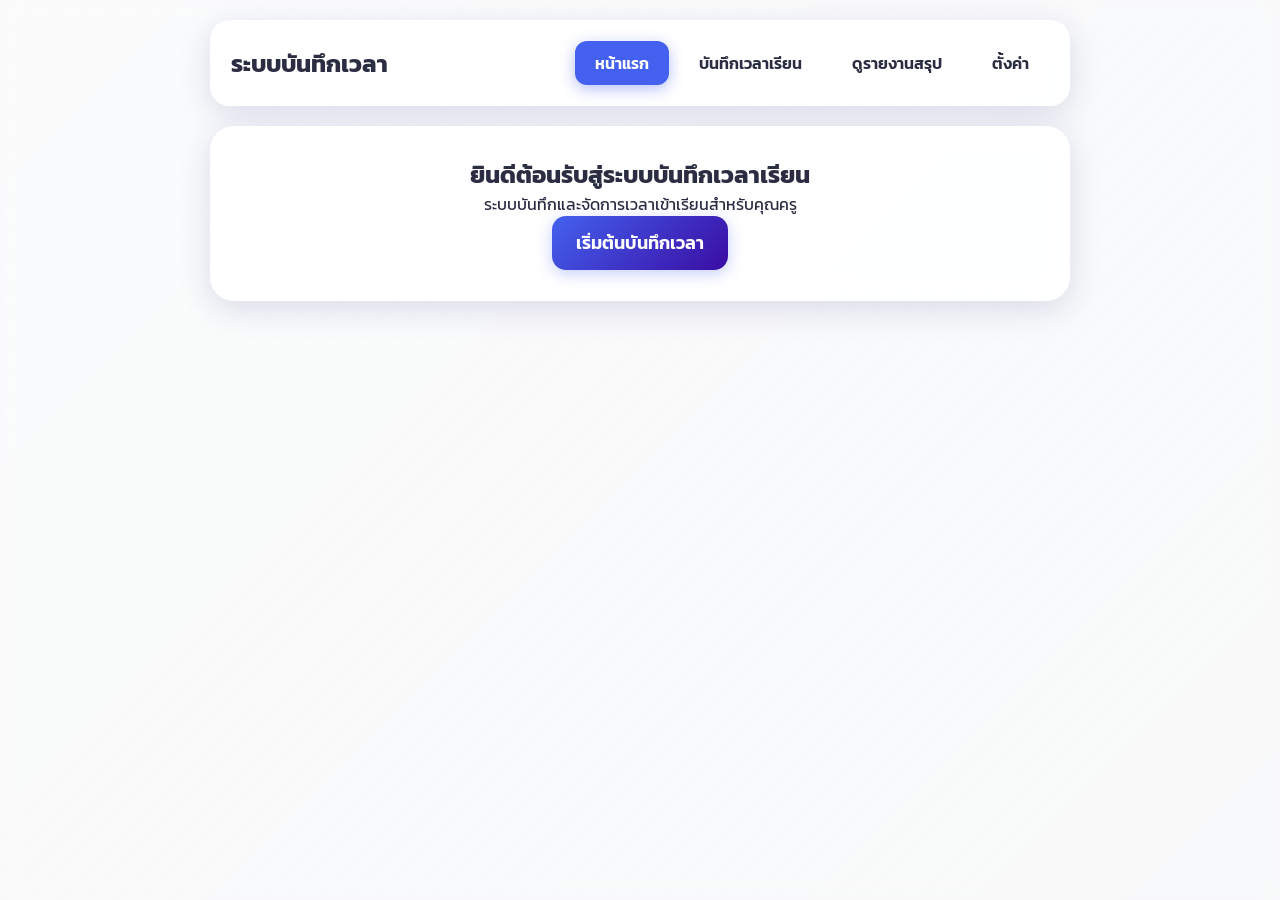
==== index.html @ d6460a29 "Add files via upload" ====
<!DOCTYPE html>
<html lang="th">
<head>
    <meta charset="UTF-8">
    <meta name="viewport" content="width=device-width, initial-scale=1.0">
    <title>บันทึกเวลาเรียน</title>
    <link rel="stylesheet" href="style.css">
    <link rel="preconnect" href="https://fonts.googleapis.com">
    <link rel="preconnect" href="https://fonts.gstatic.com" crossorigin>
    <link href="https://fonts.googleapis.com/css2?family=Kanit:wght@300;400;600&display=swap" rel="stylesheet">
</head>
<body>
    <!-- Background will be set dynamically via JS -->
    <div id="bg-overlay"></div>

    <div class="app-container">
        <!-- Sidebar / Topbar Menu -->
        <header class="topbar">
            <div class="logo-container">
                <img id="app-logo" src="" alt="App Logo" style="display:none;">
                <h2 id="app-title">ระบบบันทึกเวลา</h2>
            </div>
            <nav class="main-menu">
                <button class="nav-btn active" data-target="page-home">หน้าแรก</button>
                <button class="nav-btn" data-target="page-record">บันทึกเวลาเรียน</button>
                <button class="nav-btn" data-target="page-report">ดูรายงานสรุป</button>
                <button class="nav-btn" data-target="page-settings">ตั้งค่า</button>
            </nav>
        </header>

        <!-- Main Content Area -->
        <main class="content-area">
            
            <!-- Page: Home -->
            <section id="page-home" class="page active">
                <div class="glass-card text-center">
                    <h1>ยินดีต้อนรับสู่ระบบบันทึกเวลาเรียน</h1>
                    <p>ระบบบันทึกและจัดการเวลาเข้าเรียนสำหรับคุณครู</p>
                    <button class="action-btn" onclick="document.querySelector('.nav-btn[data-target=\'page-record\']').click()">เริ่มต้นบันทึกเวลา</button>
                </div>
            </section>

            <!-- Page: Record Attendance -->
            <section id="page-record" class="page">
                <div class="glass-card">
                    <h2 class="mb-4">บันทึกเวลามาเรียน</h2>
                    
                    <div id="record-step-1" class="step active">
                        <div class="form-group">
                            <label>ปีการศึกษา</label>
                            <select id="select-year"></select>
                        </div>
                        <div class="form-group">
                            <label>ระดับชั้น</label>
                            <select id="select-grade">
                                <option value="อ.1">อ.1</option>
                                <option value="อ.2">อ.2</option>
                                <option value="อ.3">อ.3</option>
                                <option value="ป.1">ป.1</option>
                                <option value="ป.2">ป.2</option>
                                <option value="ป.3">ป.3</option>
                                <option value="ป.4">ป.4</option>
                                <option value="ป.5">ป.5</option>
                                <option value="ป.6">ป.6</option>
                            </select>
                        </div>
                        <div class="form-group">
                            <label>วันที่</label>
                            <input type="date" id="select-date">
                        </div>
                        <button id="btn-next-step" class="action-btn w-100">ตกลง</button>
                        <div id="loading-config" class="loading-msg" style="display:none;">กำลังโหลดตั้งค่าระบบ...</div>
                    </div>

                    <div id="record-step-2" class="step">
                        <div class="d-flex justify-content-between mb-4">
                            <button id="btn-back-step" class="btn-outline">กลับ</button>
                            <h3 id="current-class-info" style="margin:0; align-self:center;">-</h3>
                        </div>
                        
                        <div id="loading-students" class="loading-msg">กำลังโหลดรายชื่อนักเรียน...</div>
                        
                        <div id="students-list" class="students-list">
                            <!-- Student rows will be injected here -->
                        </div>

                        <div class="action-row mt-4" style="text-align: right; display:none;" id="save-row">
                            <button id="btn-save-attendance" class="action-btn">บันทึกข้อมูล</button>
                        </div>
                    </div>
                </div>
            </section>

            <!-- Page: Report -->
            <section id="page-report" class="page">
                <div class="glass-card">
                    <h2>ดูรายงานสรุป</h2>
                    <p class="text-muted">เลือกประเภทรายงานที่ต้องการเรียกดู</p>
                    <div class="report-menu">
                        <button class="action-btn w-100 mb-3" disabled>รายงานประจำวัน (รอการพัฒนา)</button>
                        <button class="action-btn w-100 mb-3" disabled>รายงานเดือน (รอการพัฒนา)</button>
                        <button class="action-btn w-100 mb-3" disabled>รายงานภาคเรียน (รอการพัฒนา)</button>
                        <button class="action-btn w-100 mb-3" disabled>รายงานปีการศึกษา (รอการพัฒนา)</button>
                    </div>
                    <p class="text-small" style="color:var(--text-muted); margin-top:1rem;">*ส่วนนี้จะมีการพัฒนาแท็บชี้ตแยกเพื่อการประมวลผลที่รวดเร็วในภายหลัง</p>
                </div>
            </section>

            <!-- Page: Settings -->
            <section id="page-settings" class="page">
                <div class="glass-card">
                    <h2>ตั้งค่าระบบ</h2>
                    <p class="text-muted">ดึงข้อมูลการตั้งค่าล่าสุดจาก Google Drive</p>
                    
                    <div id="admin-auth-section">
                        <div class="form-group mt-4">
                            <label>รหัสผ่านผู้ดูแลระบบ</label>
                            <input type="password" id="admin-password" placeholder="กรุณากรอกรหัสผ่าน">
                        </div>
                        <button id="btn-admin-unlock" class="action-btn w-100">ยืนยันรหัสผ่าน</button>
                    </div>

                    <div id="settings-content-section" style="display:none; margin-top:20px;">
                        <div class="form-group">
                            <label>API Web App URL (GAS)</label>
                            <input type="text" id="api-url" placeholder="วางลิงก์ Web App URL ที่นี่">
                            <p class="text-small" style="color:var(--text-muted);">ใช้สำหรับเชื่อมต่อกับฐานข้อมูล Google Sheets</p>
                        </div>
                        <button id="btn-sync-settings" class="action-btn w-100">ซิงค์การตั้งค่าล่าสุด</button>
                        <div id="sync-status" class="mt-4 text-center"></div>
                    </div>
                </div>
            </section>

        </main>
    </div>
    
    <!-- Status Button Template -->
    <template id="student-row-template">
        <div class="student-row" data-id="">
            <div class="student-info">
                <div class="student-no"></div>
                <div class="student-img-placeholder"></div>
                <div class="student-names">
                    <div class="student-fullname"></div>
                    <div class="student-nickname"></div>
                </div>
            </div>
            <div class="student-statuses">
                <button class="status-btn" data-status="-">-</button>
                <button class="status-btn" data-status="มา">มา</button>
                <button class="status-btn" data-status="ขาด">ขาด</button>
                <button class="status-btn" data-status="ป่วย">ป่วย</button>
                <button class="status-btn" data-status="ลา">ลา</button>
                <button class="status-btn" data-status="สาย">สาย</button>
            </div>
        </div>
    </template>

    <script src="script.js"></script>
</body>
</html>
---- style.css ----
:root {
    --primary-color: #4361ee;
    --primary-hover: #3a0ca3;
    --secondary-color: #4cc9f0;
    --bg-color: #f8f9fa;
    --card-bg: rgba(255, 255, 255, 0.85);
    --text-main: #2b2d42;
    --text-muted: #8d99ae;
    --border-color: rgba(255, 255, 255, 0.4);
    --glass-shadow: 0 8px 32px 0 rgba(31, 38, 135, 0.15);
    
    /* Status Colors */
    --st-none: #e2e8f0;
    --st-present: #4ade80;
    --st-absent: #f87171;
    --st-sick: #60a5fa;
    --st-leave: #fbbf24;
    --st-late: #f472b6;
}

* {
    box-sizing: border-box;
    margin: 0;
    padding: 0;
}

body {
    font-family: 'Kanit', sans-serif;
    color: var(--text-main);
    background-color: var(--bg-color);
    min-height: 100vh;
    overflow-x: hidden;
    position: relative;
}

#bg-overlay {
    position: fixed;
    top: 0;
    left: 0;
    width: 100vw;
    height: 100vh;
    background-size: cover;
    background-position: center;
    background-attachment: fixed;
    z-index: -1;
    transition: background-image 0.5s ease-in-out;
}

#bg-overlay::after {
    content: '';
    position: absolute;
    top:0; left:0; width:100%; height:100%;
    background: linear-gradient(135deg, rgba(255,255,255,0.4) 0%, rgba(255,255,255,0.1) 100%);
    backdrop-filter: blur(10px);
    -webkit-backdrop-filter: blur(10px);
}

.app-container {
    max-width: 900px;
    margin: 0 auto;
    padding: 20px;
    display: flex;
    flex-direction: column;
    gap: 20px;
}

/* Header */
.topbar {
    display: flex;
    flex-direction: column;
    gap: 15px;
    background: var(--card-bg);
    padding: 20px;
    border-radius: 20px;
    box-shadow: var(--glass-shadow);
    backdrop-filter: blur(8px);
    border: 1px solid var(--border-color);
}

.logo-container {
    display: flex;
    align-items: center;
    gap: 15px;
    justify-content: center;
}

#app-logo {
    max-height: 50px;
    border-radius: 10px;
    box-shadow: 0 4px 10px rgba(0,0,0,0.1);
}

.main-menu {
    display: flex;
    justify-content: center;
    gap: 10px;
    flex-wrap: wrap;
}

.nav-btn {
    padding: 10px 20px;
    border: none;
    border-radius: 12px;
    background: rgba(255,255,255,0.5);
    color: var(--text-main);
    font-family: 'Kanit', sans-serif;
    font-size: 1rem;
    font-weight: 600;
    cursor: pointer;
    transition: all 0.3s cubic-bezier(0.4, 0, 0.2, 1);
}

.nav-btn:hover {
    background: rgba(255,255,255,0.9);
    transform: translateY(-2px);
    box-shadow: 0 4px 12px rgba(0,0,0,0.05);
}

.nav-btn.active {
    background: var(--primary-color);
    color: white;
    box-shadow: 0 4px 15px rgba(67, 97, 238, 0.4);
}

/* Main Content */
.content-area {
    position: relative;
}

.page {
    display: none;
    animation: fadeIn 0.4s ease forwards;
}

.page.active {
    display: block;
}

@keyframes fadeIn {
    from { opacity: 0; transform: translateY(10px); }
    to { opacity: 1; transform: translateY(0); }
}

.glass-card {
    background: var(--card-bg);
    border-radius: 24px;
    padding: 30px;
    box-shadow: var(--glass-shadow);
    backdrop-filter: blur(12px);
    -webkit-backdrop-filter: blur(12px);
    border: 1px solid var(--border-color);
}

.text-center { text-align: center; }
.mb-3 { margin-bottom: 1rem; }
.mb-4 { margin-bottom: 1.5rem; }
.mt-4 { margin-top: 1.5rem; }
.w-100 { width: 100%; }
.text-muted { color: var(--text-muted); }
.text-small { font-size: 0.85rem; }
.d-flex { display: flex; }
.justify-content-between { justify-content: space-between; }

/* Forms & Buttons */
.form-group {
    margin-bottom: 20px;
}

.form-group label {
    display: block;
    margin-bottom: 8px;
    font-weight: 600;
    color: var(--text-main);
}

select, input[type="date"], input[type="text"] {
    width: 100%;
    padding: 12px 16px;
    border-radius: 12px;
    border: 1px solid rgba(0,0,0,0.1);
    background: rgba(255,255,255,0.8);
    font-family: 'Kanit', sans-serif;
    font-size: 1rem;
    color: var(--text-main);
    transition: all 0.3s ease;
}

select:focus, input:focus {
    outline: none;
    border-color: var(--primary-color);
    box-shadow: 0 0 0 3px rgba(67, 97, 238, 0.2);
    background: white;
}

.action-btn {
    padding: 14px 24px;
    background: linear-gradient(135deg, var(--primary-color) 0%, var(--primary-hover) 100%);
    color: white;
    border: none;
    border-radius: 14px;
    font-family: 'Kanit', sans-serif;
    font-size: 1.1rem;
    font-weight: 600;
    cursor: pointer;
    transition: all 0.3s cubic-bezier(0.2, 0.8, 0.2, 1);
    box-shadow: 0 4px 15px rgba(67, 97, 238, 0.3);
}

.action-btn:hover:not(:disabled) {
    transform: translateY(-3px) scale(1.02);
    box-shadow: 0 8px 25px rgba(67, 97, 238, 0.4);
}

.action-btn:active:not(:disabled) {
    transform: translateY(1px);
}

.action-btn:disabled {
    background: #ccc;
    box-shadow: none;
    cursor: not-allowed;
    transform: none;
}

.btn-outline {
    padding: 10px 20px;
    background: transparent;
    border: 2px solid var(--primary-color);
    color: var(--primary-color);
    border-radius: 12px;
    font-family: 'Kanit', sans-serif;
    font-weight: 600;
    cursor: pointer;
    transition: all 0.3s ease;
}

.btn-outline:hover {
    background: var(--primary-color);
    color: white;
}

/* Steps */
.step {
    display: none;
    animation: fadeIn 0.3s ease;
}

.step.active {
    display: block;
}

/* Student List */
.students-list {
    display: flex;
    flex-direction: column;
    gap: 15px;
}

.student-row {
    background: rgba(255,255,255,0.6);
    border: 1px solid rgba(255,255,255,0.8);
    border-radius: 16px;
    padding: 15px;
    display: flex;
    flex-direction: column;
    gap: 15px;
    transition: transform 0.2s ease, box-shadow 0.2s ease;
}

.student-row:hover {
    transform: translateY(-2px);
    box-shadow: 0 6px 15px rgba(0,0,0,0.05);
    background: rgba(255,255,255,0.9);
}

.student-info {
    display: flex;
    align-items: center;
    gap: 15px;
}

.student-no {
    font-weight: 600;
    color: var(--primary-color);
    width: 25px;
}

.student-img-placeholder {
    width: 45px;
    height: 45px;
    border-radius: 50%;
    background: #e2e8f0;
    display: flex;
    align-items: center;
    justify-content: center;
    color: #94a3b8;
    font-size: 1.2rem;
}
.student-img-placeholder::after {
    content: "👤";
}

.student-names {
    flex-grow: 1;
}

.student-fullname {
    font-weight: 600;
    font-size: 1.05rem;
}

.student-nickname {
    font-size: 0.85rem;
    color: var(--text-muted);
}

.student-statuses {
    display: flex;
    gap: 8px;
    flex-wrap: wrap;
    justify-content: flex-start;
}

.status-btn {
    flex: 1;
    min-width: 45px;
    padding: 8px 10px;
    border: 2px solid transparent;
    border-radius: 10px;
    background: rgba(255,255,255,0.5);
    color: var(--text-muted);
    font-family: 'Kanit', sans-serif;
    font-weight: 600;
    cursor: pointer;
    transition: all 0.2s ease;
}

.status-btn[data-status="-"] { --st-color: var(--st-none); }
.status-btn[data-status="มา"] { --st-color: var(--st-present); }
.status-btn[data-status="ขาด"] { --st-color: var(--st-absent); }
.status-btn[data-status="ป่วย"] { --st-color: var(--st-sick); }
.status-btn[data-status="ลา"] { --st-color: var(--st-leave); }
.status-btn[data-status="สาย"] { --st-color: var(--st-late); }

.status-btn:hover {
    border-color: var(--st-color);
    opacity: 0.8;
}

.status-btn.selected {
    background: var(--st-color);
    color: #fff;
    border-color: var(--st-color);
    box-shadow: 0 4px 10px rgba(0,0,0,0.15);
    transform: scale(1.05);
}

.status-btn.selected[data-status="-"] {
    color: var(--text-main);
}

.loading-msg {
    text-align: center;
    padding: 20px;
    color: var(--primary-color);
    font-weight: 600;
    animation: pulse 1.5s infinite;
}

@keyframes pulse {
    0% { opacity: 0.6; }
    50% { opacity: 1; }
    100% { opacity: 0.6; }
}

@media (min-width: 600px) {
    .topbar {
        flex-direction: row;
        justify-content: space-between;
        align-items: center;
    }
    .student-row {
        flex-direction: row;
        justify-content: space-between;
        align-items: center;
    }
    .student-statuses {
        flex: 0 0 auto;
        justify-content: flex-end;
    }
    .status-btn {
        flex: 0 0 auto;
    }
}
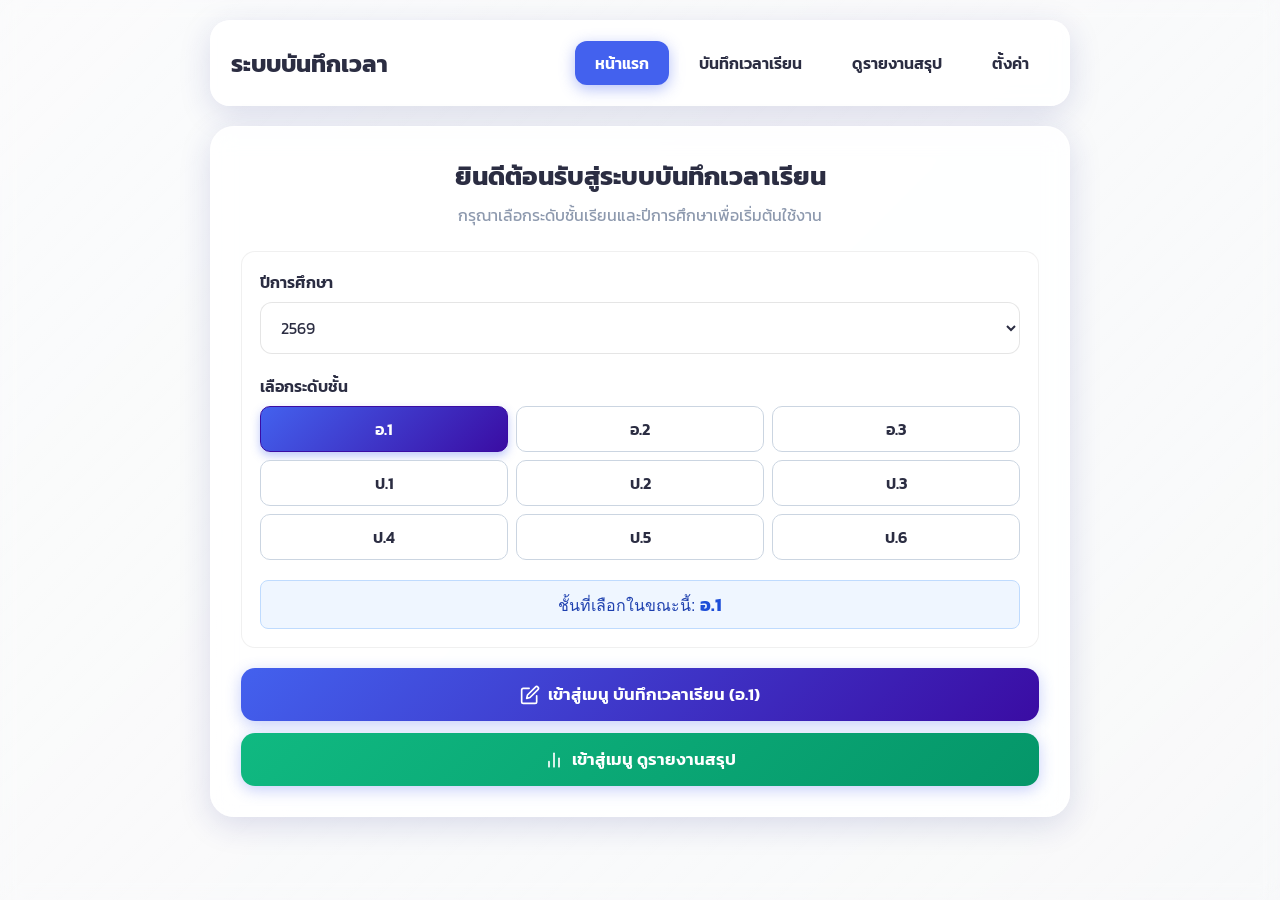
==== commit c06d8174: "Add files via upload" ====
--- a/index.html
+++ b/index.html
@@ -1,5 +1,6 @@
 <!DOCTYPE html>
 <html lang="th">
+
 <head>
     <meta charset="UTF-8">
     <meta name="viewport" content="width=device-width, initial-scale=1.0">
@@ -9,6 +10,7 @@
     <link rel="preconnect" href="https://fonts.gstatic.com" crossorigin>
     <link href="https://fonts.googleapis.com/css2?family=Kanit:wght@300;400;600&display=swap" rel="stylesheet">
 </head>
+
 <body>
     <!-- Background will be set dynamically via JS -->
     <div id="bg-overlay"></div>
@@ -30,13 +32,59 @@
 
         <!-- Main Content Area -->
         <main class="content-area">
-            
+
             <!-- Page: Home -->
             <section id="page-home" class="page active">
-                <div class="glass-card text-center">
-                    <h1>ยินดีต้อนรับสู่ระบบบันทึกเวลาเรียน</h1>
-                    <p>ระบบบันทึกและจัดการเวลาเข้าเรียนสำหรับคุณครู</p>
-                    <button class="action-btn" onclick="document.querySelector('.nav-btn[data-target=\'page-record\']').click()">เริ่มต้นบันทึกเวลา</button>
+                <div class="glass-card">
+                    <div class="text-center mb-4">
+                        <h1 style="font-size: 1.6rem; margin-bottom: 8px;">ยินดีต้อนรับสู่ระบบบันทึกเวลาเรียน</h1>
+                        <p class="text-muted">กรุณาเลือกระดับชั้นเรียนและปีการศึกษาเพื่อเริ่มต้นใช้งาน</p>
+                    </div>
+
+                    <div class="class-selector-card" style="background: rgba(255,255,255,0.7); padding: 18px; border-radius: 14px; border: 1px solid rgba(0,0,0,0.06); margin-bottom: 20px;">
+                        <div class="form-group mb-3">
+                            <label style="font-weight: 600;">ปีการศึกษา</label>
+                            <select id="home-select-year"></select>
+                        </div>
+                        
+                        <div class="form-group mb-3">
+                            <label style="font-weight: 600;">เลือกระดับชั้น</label>
+                            <div class="grade-grid-selector" id="home-grade-buttons">
+                                <button type="button" class="btn-grade-opt" data-grade="อ.1">อ.1</button>
+                                <button type="button" class="btn-grade-opt" data-grade="อ.2">อ.2</button>
+                                <button type="button" class="btn-grade-opt" data-grade="อ.3">อ.3</button>
+                                <button type="button" class="btn-grade-opt" data-grade="ป.1">ป.1</button>
+                                <button type="button" class="btn-grade-opt" data-grade="ป.2">ป.2</button>
+                                <button type="button" class="btn-grade-opt" data-grade="ป.3">ป.3</button>
+                                <button type="button" class="btn-grade-opt" data-grade="ป.4">ป.4</button>
+                                <button type="button" class="btn-grade-opt" data-grade="ป.5">ป.5</button>
+                                <button type="button" class="btn-grade-opt" data-grade="ป.6">ป.6</button>
+                            </div>
+                        </div>
+
+                        <div class="selected-grade-status text-center" style="background: #eff6ff; padding: 10px; border-radius: 8px; border: 1px solid #bfdbfe;">
+                            <span style="color: #1e40af; font-weight: 500;">ชั้นที่เลือกในขณะนี้: </span>
+                            <span id="home-current-grade-display" style="color: #1d4ed8; font-weight: 700; font-size: 1.15rem;">อ.1</span>
+                        </div>
+                    </div>
+
+                    <div class="home-action-buttons" style="display: flex; flex-direction: column; gap: 12px;">
+                        <button id="btn-home-go-record" class="action-btn w-100" style="display: flex; align-items: center; justify-content: center; gap: 8px; font-size: 1.05rem;">
+                            <svg viewBox="0 0 24 24" width="20" height="20" fill="none" stroke="currentColor" stroke-width="2" stroke-linecap="round" stroke-linejoin="round">
+                                <path d="M11 4H4a2 2 0 0 0-2 2v14a2 2 0 0 0 2 2h14a2 2 0 0 0 2-2v-7"></path>
+                                <path d="M18.5 2.5a2.121 2.121 0 0 1 3 3L12 15l-4 1 1-4 9.5-9.5z"></path>
+                            </svg>
+                            <span>เข้าสู่เมนู บันทึกเวลาเรียน (<span class="dyn-grade-text">อ.1</span>)</span>
+                        </button>
+                        <button id="btn-home-go-report" class="action-btn w-100" style="background: linear-gradient(135deg, #10b981 0%, #059669 100%); display: flex; align-items: center; justify-content: center; gap: 8px; font-size: 1.05rem;">
+                            <svg viewBox="0 0 24 24" width="20" height="20" fill="none" stroke="currentColor" stroke-width="2" stroke-linecap="round" stroke-linejoin="round">
+                                <line x1="18" y1="20" x2="18" y2="10"></line>
+                                <line x1="12" y1="20" x2="12" y2="4"></line>
+                                <line x1="6" y1="20" x2="6" y2="14"></line>
+                            </svg>
+                            <span>เข้าสู่เมนู ดูรายงานสรุป</span>
+                        </button>
+                    </div>
                 </div>
             </section>
 
@@ -44,7 +92,7 @@
             <section id="page-record" class="page">
                 <div class="glass-card">
                     <h2 class="mb-4">บันทึกเวลามาเรียน</h2>
-                    
+
                     <div id="record-step-1" class="step active">
                         <div class="form-group">
                             <label>ปีการศึกษา</label>
@@ -77,9 +125,41 @@
                             <button id="btn-back-step" class="btn-outline">กลับ</button>
                             <h3 id="current-class-info" style="margin:0; align-self:center;">-</h3>
                         </div>
-                        
+
                         <div id="loading-students" class="loading-msg">กำลังโหลดรายชื่อนักเรียน...</div>
-                        
+
+                        <!-- Bulk Actions -->
+                        <div id="bulk-actions" class="bulk-actions-wrapper mb-3" style="display:none;">
+                            <span class="bulk-label">เลือกทั้งหมด:</span>
+                            <div class="bulk-buttons">
+                                <button id="btn-select-all-present" class="btn-bulk btn-bulk-present"
+                                    title="เลือก 'มา' ทั้งหมด">
+                                    <svg viewBox="0 0 24 24" width="18" height="18" fill="none" stroke="currentColor"
+                                        stroke-width="2.5" stroke-linecap="round" stroke-linejoin="round">
+                                        <polyline points="20 6 9 17 4 12"></polyline>
+                                    </svg>
+                                    <span>มา</span>
+                                </button>
+                                <button id="btn-select-all-absent" class="btn-bulk btn-bulk-absent"
+                                    title="เลือก 'ขาด' ทั้งหมด">
+                                    <svg viewBox="0 0 24 24" width="18" height="18" fill="none" stroke="currentColor"
+                                        stroke-width="2.5" stroke-linecap="round" stroke-linejoin="round">
+                                        <line x1="18" y1="6" x2="6" y2="18"></line>
+                                        <line x1="6" y1="6" x2="18" y2="18"></line>
+                                    </svg>
+                                    <span>ขาด</span>
+                                </button>
+                                <button id="btn-clear-all" class="btn-bulk btn-bulk-clear" title="ล้างสถานะทั้งหมด">
+                                    <svg viewBox="0 0 24 24" width="18" height="18" fill="none" stroke="currentColor"
+                                        stroke-width="2.5" stroke-linecap="round" stroke-linejoin="round">
+                                        <path d="M3 12a9 9 0 1 0 9-9 9.75 9.75 0 0 0-6.74 2.74L3 8"></path>
+                                        <path d="M3 3v5h5"></path>
+                                    </svg>
+                                    <span>ล้าง</span>
+                                </button>
+                            </div>
+                        </div>
+
                         <div id="students-list" class="students-list">
                             <!-- Student rows will be injected here -->
                         </div>
@@ -93,16 +173,135 @@
 
             <!-- Page: Report -->
             <section id="page-report" class="page">
-                <div class="glass-card">
-                    <h2>ดูรายงานสรุป</h2>
-                    <p class="text-muted">เลือกประเภทรายงานที่ต้องการเรียกดู</p>
-                    <div class="report-menu">
-                        <button class="action-btn w-100 mb-3" disabled>รายงานประจำวัน (รอการพัฒนา)</button>
-                        <button class="action-btn w-100 mb-3" disabled>รายงานเดือน (รอการพัฒนา)</button>
-                        <button class="action-btn w-100 mb-3" disabled>รายงานภาคเรียน (รอการพัฒนา)</button>
-                        <button class="action-btn w-100 mb-3" disabled>รายงานปีการศึกษา (รอการพัฒนา)</button>
-                    </div>
-                    <p class="text-small" style="color:var(--text-muted); margin-top:1rem;">*ส่วนนี้จะมีการพัฒนาแท็บชี้ตแยกเพื่อการประมวลผลที่รวดเร็วในภายหลัง</p>
+                <!-- Report Main Menu View -->
+                <div id="report-menu-view" class="glass-card">
+                    <!-- Group 1: Whole School Reports -->
+                    <div class="report-section-group mb-4">
+                        <h2 style="font-size: 1.3rem; color: var(--primary-hover); margin-bottom: 4px;">ดูรายงานสรุปทั้งโรงเรียน</h2>
+                        <p class="text-muted" style="margin-bottom: 15px;">รายงานภาพรวมสถิติของทุกระดับชั้นทั้งโรงเรียน</p>
+                        <div class="report-menu">
+                            <button id="btn-open-daily-report" class="action-btn w-100 mb-3" style="font-size: 1.05rem; display: flex; align-items: center; justify-content: center; gap: 8px;">
+                                <svg viewBox="0 0 24 24" width="20" height="20" fill="none" stroke="currentColor" stroke-width="2" stroke-linecap="round" stroke-linejoin="round">
+                                    <rect x="3" y="4" width="18" height="18" rx="2" ry="2"></rect>
+                                    <line x1="16" y1="2" x2="16" y2="6"></line>
+                                    <line x1="8" y1="2" x2="8" y2="6"></line>
+                                    <line x1="3" y1="10" x2="21" y2="10"></line>
+                                </svg>
+                                <span>สถิตินักเรียนมาเรียนประจำวัน</span>
+                            </button>
+                            <button class="action-btn w-100 mb-3" disabled style="opacity:0.6;">รายงานเดือน (รอการพัฒนา)</button>
+                            <button class="action-btn w-100 mb-3" disabled style="opacity:0.6;">รายงานภาคเรียน (รอการพัฒนา)</button>
+                            <button class="action-btn w-100 mb-3" disabled style="opacity:0.6;">รายงานปีการศึกษา (รอการพัฒนา)</button>
+                        </div>
+                        <p class="text-small" style="color:var(--text-muted); margin-top:0.5rem;">
+                            *ข้อมูลสถิติประจำวันเชื่อมโยงอัตโนมัติจากชีต DayNow</p>
+                    </div>
+
+                    <hr style="border: 0; border-top: 1px solid rgba(0,0,0,0.1); margin: 20px 0;">
+
+                    <!-- Group 2: Class Specific Reports -->
+                    <div class="report-section-group">
+                        <h2 style="font-size: 1.3rem; color: var(--primary-hover); margin-bottom: 4px;">ดูรายงานสรุป ประจำชั้น <span id="report-selected-grade-label" style="color:var(--primary-color);">อ.1</span></h2>
+                        <p class="text-muted" style="margin-bottom: 15px;">รายงานสถิติเฉพาะระดับชั้นเรียนที่เลือก</p>
+                        <div class="report-menu">
+                            <button class="action-btn w-100 mb-3" disabled style="opacity:0.6;">1. สถานะมาเรียนทั้งหมด (รอการพัฒนา)</button>
+                            <button class="action-btn w-100 mb-3" disabled style="opacity:0.6;">2. แสดงวันเก่าที่ยังไม่ได้เช็ค (รอการพัฒนา)</button>
+                            <button class="action-btn w-100 mb-3" disabled style="opacity:0.6;">3. Dashboard ประจำชั้น (รอการพัฒนา)</button>
+                        </div>
+                    </div>
+                </div>
+
+                <!-- Daily Report Detail View -->
+                <div id="daily-report-view" class="glass-card" style="display: none;">
+                    <div class="report-toolbar mb-3">
+                        <button id="btn-daily-back" class="btn-outline">
+                            <svg viewBox="0 0 24 24" width="16" height="16" fill="none" stroke="currentColor" stroke-width="2" stroke-linecap="round" stroke-linejoin="round">
+                                <line x1="19" y1="12" x2="5" y2="12"></line>
+                                <polyline points="12 19 5 12 12 5"></polyline>
+                            </svg>
+                            <span>กลับ</span>
+                        </button>
+                        
+                        <div class="toolbar-actions">
+                            <button id="btn-daily-refresh" class="btn-tool" title="รีเฟรชข้อมูลล่าสุด">
+                                <svg viewBox="0 0 24 24" width="16" height="16" fill="none" stroke="currentColor" stroke-width="2" stroke-linecap="round" stroke-linejoin="round">
+                                    <polyline points="23 4 23 10 17 10"></polyline>
+                                    <polyline points="1 20 1 14 7 14"></polyline>
+                                    <path d="M3.51 9a9 9 0 0 1 14.85-3.36L23 10M1 14l4.64 4.36A9 9 0 0 0 20.49 15"></path>
+                                </svg>
+                                <span>รีเฟรช</span>
+                            </button>
+                            <button id="btn-daily-copy-image" class="btn-tool btn-tool-primary" title="คัดลอกตารางเป็นรูปภาพลง Clipboard">
+                                <svg viewBox="0 0 24 24" width="16" height="16" fill="none" stroke="currentColor" stroke-width="2" stroke-linecap="round" stroke-linejoin="round">
+                                    <rect x="9" y="9" width="13" height="13" rx="2" ry="2"></rect>
+                                    <path d="M5 15H4a2 2 0 0 1-2-2V4a2 2 0 0 1 2-2h9a2 2 0 0 1 2 2v1"></path>
+                                </svg>
+                                <span>คัดลอกรูปภาพ</span>
+                            </button>
+                            <button id="btn-daily-save-image" class="btn-tool" title="บันทึกเป็นรูปภาพ PNG">
+                                <svg viewBox="0 0 24 24" width="16" height="16" fill="none" stroke="currentColor" stroke-width="2" stroke-linecap="round" stroke-linejoin="round">
+                                    <path d="M21 15v4a2 2 0 0 1-2 2H5a2 2 0 0 1-2-2v-4"></path>
+                                    <polyline points="7 10 12 15 17 10"></polyline>
+                                    <line x1="12" y1="15" x2="12" y2="3"></line>
+                                </svg>
+                                <span>บันทึกรูป</span>
+                            </button>
+                            <button id="btn-daily-copy-text" class="btn-tool" title="คัดลอกข้อความสรุป">
+                                <svg viewBox="0 0 24 24" width="16" height="16" fill="none" stroke="currentColor" stroke-width="2" stroke-linecap="round" stroke-linejoin="round">
+                                    <path d="M21 15a2 2 0 0 1-2 2H7l-4 4V5a2 2 0 0 1 2-2h14a2 2 0 0 1 2 2z"></path>
+                                </svg>
+                                <span>คัดลอกข้อความ</span>
+                            </button>
+                        </div>
+                    </div>
+
+                    <div id="daily-toast" class="daily-toast-msg" style="display: none;"></div>
+                    <div id="daily-loading" class="loading-msg" style="display: none;">กำลังโหลดข้อมูลสถิติประจำวัน...</div>
+
+                    <!-- Printable / Capturable Card -->
+                    <div id="daily-report-card" class="daily-report-card-wrapper">
+                        <div class="daily-report-header">
+                            <div class="daily-report-title-group">
+                                <h3 class="daily-report-title">สถิตินักเรียนมาเรียนประจำวัน</h3>
+                                <div id="daily-report-date-text" class="daily-report-subtitle">ข้อมูล ณ วันที่ -</div>
+                            </div>
+                        </div>
+
+                        <div class="daily-table-container">
+                            <table id="daily-stats-table" class="daily-stats-table">
+                                <thead>
+                                    <!-- Header Row 1 -->
+                                    <tr class="thead-row-1">
+                                        <th rowspan="2" class="th-grade">ระดับชั้น</th>
+                                        <th colspan="3" class="th-group th-group-all">นักเรียนทั้งหมด</th>
+                                        <th colspan="4" class="th-group th-group-present">มาเรียน</th>
+                                        <th colspan="4" class="th-group th-group-absent">ขาดเรียน</th>
+                                        <th rowspan="2" class="th-note">หมายเหตุ</th>
+                                    </tr>
+                                    <!-- Header Row 2 -->
+                                    <tr class="thead-row-2">
+                                        <!-- ทั้งหมด -->
+                                        <th class="th-sub th-all">ช</th>
+                                        <th class="th-sub th-all">ญ</th>
+                                        <th class="th-sub th-all th-sub-total">รวม</th>
+                                        <!-- มาเรียน -->
+                                        <th class="th-sub th-present">ช</th>
+                                        <th class="th-sub th-present">ญ</th>
+                                        <th class="th-sub th-present th-sub-total">รวม</th>
+                                        <th class="th-sub th-present th-sub-pct">ร้อยละ</th>
+                                        <!-- ขาดเรียน -->
+                                        <th class="th-sub th-absent">ชาย</th>
+                                        <th class="th-sub th-absent">หญิง</th>
+                                        <th class="th-sub th-absent th-sub-total">รวม</th>
+                                        <th class="th-sub th-absent th-sub-pct">ร้อยละ</th>
+                                    </tr>
+                                </thead>
+                                <tbody id="daily-stats-tbody">
+                                    <!-- Dynamic rows will be inserted here -->
+                                </tbody>
+                            </table>
+                        </div>
+                    </div>
                 </div>
             </section>
 
@@ -111,7 +310,7 @@
                 <div class="glass-card">
                     <h2>ตั้งค่าระบบ</h2>
                     <p class="text-muted">ดึงข้อมูลการตั้งค่าล่าสุดจาก Google Drive</p>
-                    
+
                     <div id="admin-auth-section">
                         <div class="form-group mt-4">
                             <label>รหัสผ่านผู้ดูแลระบบ</label>
@@ -124,17 +323,37 @@
                         <div class="form-group">
                             <label>API Web App URL (GAS)</label>
                             <input type="text" id="api-url" placeholder="วางลิงก์ Web App URL ที่นี่">
-                            <p class="text-small" style="color:var(--text-muted);">ใช้สำหรับเชื่อมต่อกับฐานข้อมูล Google Sheets</p>
+                            <p class="text-small" style="color:var(--text-muted);">ใช้สำหรับเชื่อมต่อกับฐานข้อมูล Google
+                                Sheets</p>
                         </div>
                         <button id="btn-sync-settings" class="action-btn w-100">ซิงค์การตั้งค่าล่าสุด</button>
                         <div id="sync-status" class="mt-4 text-center"></div>
+
+                        <!-- Help / Instruction Box -->
+                        <div class="help-box mt-4"
+                            style="background: rgba(0,0,0,0.2); padding: 15px; border-radius: 8px; font-size: 0.85rem; text-align: left; border: 1px solid rgba(255,255,255,0.1);">
+                            <h4 style="margin-top:0; margin-bottom:10px; color: #4facfe;">ℹ️ คู่มืออัปเดตระบบ (Deploy)
+                            </h4>
+                            <p style="margin-bottom:8px;"><strong>ชีตระบบ:</strong> <code
+                                    style="background:rgba(0,0,0,0.3); padding:2px 5px; border-radius:3px;">1r9BWbErUqeZexwrvKPhve0zA6cm7vEl01CMme6_hbi4</code>
+                            </p>
+                            <p style="margin-bottom:5px;">หากแก้โค้ดใน Apps Script ต้องอัปเดตเวอร์ชันเสมอ:</p>
+                            <ol style="padding-left: 20px; margin-bottom: 0; line-height: 1.4;">
+                                <li>เปิดชีตระบบด้านบน เลือก <strong>ส่วนขยาย > Apps Script</strong></li>
+                                <li>วางโค้ดใหม่และกด <strong>บันทึก (Save)</strong></li>
+                                <li>ไปที่เมนู <strong>Deploy > Manage Deployments</strong></li>
+                                <li>กดไอคอน <strong>ดินสอ (แก้ไข)</strong></li>
+                                <li>ช่อง Version <strong>ให้เลือก "New (สร้างใหม่)" เสมอ!</strong></li>
+                                <li>กด Deploy และนำลิงก์ Web App (ที่ลงท้ายด้วย /exec) มาวางด้านบนเพื่อซิงค์</li>
+                            </ol>
+                        </div>
                     </div>
                 </div>
             </section>
 
         </main>
     </div>
-    
+
     <!-- Status Button Template -->
     <template id="student-row-template">
         <div class="student-row" data-id="">
@@ -147,7 +366,7 @@
                 </div>
             </div>
             <div class="student-statuses">
-                <button class="status-btn" data-status="-">-</button>
+                <button class="status-btn" data-status="">ว่าง</button>
                 <button class="status-btn" data-status="มา">มา</button>
                 <button class="status-btn" data-status="ขาด">ขาด</button>
                 <button class="status-btn" data-status="ป่วย">ป่วย</button>
@@ -157,6 +376,8 @@
         </div>
     </template>
 
+    <script src="https://cdnjs.cloudflare.com/ajax/libs/html2canvas/1.4.1/html2canvas.min.js"></script>
     <script src="script.js"></script>
 </body>
-</html>
+
+</html>
--- a/style.css
+++ b/style.css
@@ -158,6 +158,41 @@
 .w-100 { width: 100%; }
 .text-muted { color: var(--text-muted); }
 .text-small { font-size: 0.85rem; }
+
+/* Grade Selector Grid on Home Page */
+.grade-grid-selector {
+    display: grid;
+    grid-template-columns: repeat(3, 1fr);
+    gap: 8px;
+    margin-top: 6px;
+}
+
+.btn-grade-opt {
+    padding: 10px 6px;
+    border-radius: 10px;
+    border: 1.5px solid #cbd5e1;
+    background: #ffffff;
+    color: var(--text-main);
+    font-weight: 600;
+    font-size: 1rem;
+    font-family: inherit;
+    cursor: pointer;
+    transition: all 0.2s ease;
+    text-align: center;
+}
+
+.btn-grade-opt:hover {
+    background: #f1f5f9;
+    border-color: var(--primary-color);
+    transform: translateY(-1px);
+}
+
+.btn-grade-opt.active {
+    background: linear-gradient(135deg, #4361ee 0%, #3a0ca3 100%);
+    color: #ffffff;
+    border-color: #3a0ca3;
+    box-shadow: 0 4px 10px rgba(67, 97, 238, 0.35);
+}
 .d-flex { display: flex; }
 .justify-content-between { justify-content: space-between; }
 
@@ -239,6 +274,106 @@
     color: white;
 }
 
+/* Bulk Action Buttons */
+.bulk-actions-wrapper {
+    display: flex;
+    align-items: center;
+    justify-content: flex-end;
+    gap: 12px;
+    flex-wrap: wrap;
+    padding: 4px 0;
+}
+
+.bulk-label {
+    font-size: 0.95rem;
+    font-weight: 600;
+    color: var(--text-muted);
+}
+
+.bulk-buttons {
+    display: flex;
+    gap: 8px;
+    align-items: center;
+    flex-wrap: wrap;
+}
+
+.btn-bulk {
+    display: inline-flex;
+    align-items: center;
+    justify-content: center;
+    gap: 6px;
+    padding: 7px 16px;
+    font-size: 0.95rem;
+    font-weight: 600;
+    border-radius: 12px;
+    border: 1.5px solid transparent;
+    cursor: pointer;
+    font-family: 'Kanit', sans-serif;
+    transition: all 0.25s cubic-bezier(0.4, 0, 0.2, 1);
+    background: rgba(255, 255, 255, 0.85);
+    box-shadow: 0 2px 6px rgba(0, 0, 0, 0.05);
+}
+
+.btn-bulk svg {
+    flex-shrink: 0;
+    transition: transform 0.2s ease;
+}
+
+.btn-bulk:hover svg {
+    transform: scale(1.15);
+}
+
+/* มา - เขียว */
+.btn-bulk-present {
+    color: #15803d;
+    border-color: #22c55e;
+    background: rgba(34, 197, 94, 0.12);
+}
+.btn-bulk-present:hover {
+    background: #22c55e;
+    color: #ffffff;
+    border-color: #22c55e;
+    transform: translateY(-2px);
+    box-shadow: 0 4px 12px rgba(34, 197, 94, 0.35);
+}
+.btn-bulk-present:active {
+    transform: translateY(0);
+}
+
+/* ขาด - แดง */
+.btn-bulk-absent {
+    color: #b91c1c;
+    border-color: #ef4444;
+    background: rgba(239, 68, 68, 0.12);
+}
+.btn-bulk-absent:hover {
+    background: #ef4444;
+    color: #ffffff;
+    border-color: #ef4444;
+    transform: translateY(-2px);
+    box-shadow: 0 4px 12px rgba(239, 68, 68, 0.35);
+}
+.btn-bulk-absent:active {
+    transform: translateY(0);
+}
+
+/* ล้าง - ฟ้า */
+.btn-bulk-clear {
+    color: #0369a1;
+    border-color: #38bdf8;
+    background: rgba(56, 189, 248, 0.12);
+}
+.btn-bulk-clear:hover {
+    background: #0ea5e9;
+    color: #ffffff;
+    border-color: #0ea5e9;
+    transform: translateY(-2px);
+    box-shadow: 0 4px 12px rgba(14, 165, 233, 0.35);
+}
+.btn-bulk-clear:active {
+    transform: translateY(0);
+}
+
 /* Steps */
 .step {
     display: none;
@@ -271,6 +406,44 @@
     transform: translateY(-2px);
     box-shadow: 0 6px 15px rgba(0,0,0,0.05);
     background: rgba(255,255,255,0.9);
+}
+
+/* Transferred / Inactive Student Row */
+.student-row.is-transferred {
+    background: rgba(226, 232, 240, 0.45);
+    border-color: rgba(203, 213, 225, 0.6);
+    opacity: 0.65;
+    cursor: not-allowed;
+}
+
+.student-row.is-transferred:hover {
+    transform: none;
+    box-shadow: none;
+    background: rgba(226, 232, 240, 0.45);
+}
+
+.student-row.is-transferred .student-no,
+.student-row.is-transferred .student-fullname {
+    color: #64748b;
+}
+
+.student-row.is-transferred .status-btn {
+    pointer-events: none;
+    cursor: not-allowed;
+    opacity: 0.35;
+}
+
+.badge-transferred {
+    display: inline-block;
+    font-size: 0.75rem;
+    font-weight: 600;
+    color: #dc2626;
+    background: rgba(239, 68, 68, 0.12);
+    border: 1px solid rgba(239, 68, 68, 0.25);
+    padding: 2px 8px;
+    border-radius: 6px;
+    margin-left: 8px;
+    vertical-align: middle;
 }
 
 .student-info {
@@ -335,6 +508,7 @@
     transition: all 0.2s ease;
 }
 
+.status-btn[data-status=""] { --st-color: var(--st-none); }
 .status-btn[data-status="-"] { --st-color: var(--st-none); }
 .status-btn[data-status="มา"] { --st-color: var(--st-present); }
 .status-btn[data-status="ขาด"] { --st-color: var(--st-absent); }
@@ -355,8 +529,11 @@
     transform: scale(1.05);
 }
 
+.status-btn.selected[data-status=""],
 .status-btn.selected[data-status="-"] {
     color: var(--text-main);
+    background: #e2e8f0;
+    border-color: #cbd5e1;
 }
 
 .loading-msg {
@@ -392,3 +569,343 @@
         flex: 0 0 auto;
     }
 }
+
+/* ==========================================================================
+   Daily Attendance Report & Capturable Card Styles
+   ========================================================================== */
+
+.report-toolbar {
+    display: flex;
+    justify-content: space-between;
+    align-items: center;
+    flex-wrap: wrap;
+    gap: 10px;
+    padding-bottom: 12px;
+    border-bottom: 1px solid rgba(0, 0, 0, 0.08);
+}
+
+.toolbar-actions {
+    display: flex;
+    gap: 8px;
+    flex-wrap: wrap;
+    align-items: center;
+}
+
+.btn-tool {
+    display: inline-flex;
+    align-items: center;
+    gap: 6px;
+    padding: 8px 14px;
+    border-radius: 8px;
+    font-size: 0.88rem;
+    font-weight: 500;
+    font-family: inherit;
+    cursor: pointer;
+    background: #ffffff;
+    color: var(--text-main);
+    border: 1px solid #cbd5e1;
+    box-shadow: 0 1px 3px rgba(0, 0, 0, 0.05);
+    transition: all 0.2s ease;
+}
+
+.btn-tool:hover {
+    background: #f1f5f9;
+    border-color: #94a3b8;
+    transform: translateY(-1px);
+}
+
+.btn-tool:active {
+    transform: translateY(0);
+}
+
+.btn-tool-primary {
+    background: linear-gradient(135deg, #3b82f6 0%, #2563eb 100%);
+    color: #ffffff;
+    border: none;
+    box-shadow: 0 2px 6px rgba(37, 99, 235, 0.3);
+}
+
+.btn-tool-primary:hover {
+    background: linear-gradient(135deg, #2563eb 0%, #1d4ed8 100%);
+    box-shadow: 0 4px 10px rgba(37, 99, 235, 0.4);
+}
+
+.daily-toast-msg {
+    padding: 10px 16px;
+    border-radius: 8px;
+    font-size: 0.9rem;
+    font-weight: 500;
+    margin-bottom: 14px;
+    text-align: center;
+    animation: fadeIn 0.3s ease;
+}
+
+.daily-toast-msg.toast-success {
+    background: #dcfce7;
+    color: #166534;
+    border: 1px solid #bbf7d0;
+}
+
+.daily-toast-msg.toast-error {
+    background: #fee2e2;
+    color: #991b1b;
+    border: 1px solid #fecaca;
+}
+
+.daily-toast-msg.toast-info {
+    background: #e0f2fe;
+    color: #075985;
+    border: 1px solid #bae6fd;
+}
+
+@keyframes fadeIn {
+    from { opacity: 0; transform: translateY(-5px); }
+    to { opacity: 1; transform: translateY(0); }
+}
+
+/* Capturable Report Card */
+.daily-report-card-wrapper {
+    background: #ffffff;
+    border-radius: 12px;
+    padding: 18px;
+    box-shadow: 0 4px 20px rgba(0, 0, 0, 0.08);
+    border: 1px solid #e2e8f0;
+    color: #1e293b;
+    margin-top: 10px;
+}
+
+.daily-report-header {
+    text-align: center;
+    margin-bottom: 16px;
+    padding-bottom: 10px;
+    border-bottom: 2px solid #e2e8f0;
+}
+
+.daily-report-title {
+    font-size: 1.35rem;
+    font-weight: 700;
+    color: #1e293b;
+    margin-bottom: 4px;
+}
+
+.daily-report-subtitle {
+    font-size: 0.92rem;
+    color: #64748b;
+    font-weight: 400;
+}
+
+.daily-table-container {
+    width: 100%;
+    overflow-x: auto;
+    -webkit-overflow-scrolling: touch;
+}
+
+/* Daily Stats Table */
+.daily-stats-table {
+    width: 100%;
+    border-collapse: collapse;
+    font-size: 0.88rem;
+    color: #0f172a;
+    background: #ffffff;
+    min-width: 680px;
+}
+
+.daily-stats-table th,
+.daily-stats-table td {
+    border: 1px solid #cbd5e1;
+    padding: 7px 6px;
+    text-align: center;
+    vertical-align: middle;
+}
+
+/* Table Headers */
+.daily-stats-table thead th {
+    font-weight: 600;
+}
+
+.thead-row-1 th {
+    font-size: 0.92rem;
+    padding: 9px 6px;
+    border-bottom: 1.5px solid #94a3b8;
+}
+
+.thead-row-2 th {
+    font-size: 0.85rem;
+    padding: 6px 4px;
+    background: #f8fafc;
+}
+
+.th-grade {
+    background: #f1f5f9;
+    color: #0f172a;
+    font-weight: 700 !important;
+    width: 130px;
+    min-width: 110px;
+    border-right: 2px solid #64748b !important;
+}
+
+/* Header Group Colors */
+.th-group-all {
+    background: #eff6ff;
+    color: #1e40af;
+    border-right: 2px solid #64748b !important;
+}
+
+.th-group-present {
+    background: #f0fdf4;
+    color: #166534;
+    border-right: 2px solid #64748b !important;
+}
+
+.th-group-absent {
+    background: #fef2f2;
+    color: #991b1b;
+}
+
+.th-all {
+    background: #f8fafc;
+    color: #334155;
+}
+
+.th-present {
+    background: #f0fdf4;
+    color: #166534;
+}
+
+.th-absent {
+    background: #fef2f2;
+    color: #991b1b;
+}
+
+/* Group Separators (Thick vertical borders) */
+.daily-stats-table td.col-grade,
+.daily-stats-table th.th-grade {
+    border-right: 2px solid #64748b !important;
+}
+
+.daily-stats-table td.col-all-total,
+.daily-stats-table th.th-all.th-sub-total {
+    border-right: 2px solid #64748b !important;
+}
+
+.daily-stats-table td.col-present-pct,
+.daily-stats-table th.th-present.th-sub-pct {
+    border-right: 2px solid #64748b !important;
+}
+
+/* Sub-total and Percent styling */
+.col-all-total,
+.col-present-total,
+.col-absent-total {
+    font-weight: 600;
+}
+
+.col-present-pct {
+    color: #15803d;
+    font-weight: 600;
+}
+
+.col-absent-pct {
+    color: #b91c1c;
+    font-weight: 600;
+}
+
+/* Row types */
+.row-regular td.col-grade {
+    text-align: left;
+    padding-left: 14px;
+    font-weight: 500;
+}
+
+.row-regular:hover {
+    background-color: #f8fafc;
+}
+
+/* Summary Rows */
+.row-summary {
+    font-weight: 700;
+    border-top: 2px solid #64748b;
+    border-bottom: 2px solid #64748b;
+}
+
+.row-summary td.col-grade {
+    text-align: left;
+    padding-left: 10px;
+    font-weight: 700;
+}
+
+.row-summary-kinder {
+    background-color: #fef9c3 !important; /* Soft yellow */
+}
+
+.row-summary-primary-lower,
+.row-summary-primary-upper {
+    background-color: #f1f5f9 !important; /* Soft cool gray */
+}
+
+.row-summary-primary {
+    background-color: #e0f2fe !important; /* Soft sky blue */
+}
+
+.row-summary-grand-total {
+    background-color: #fef08a !important; /* Rich amber/yellow */
+    font-size: 0.95rem;
+    border-top: 2.5px solid #0f172a !important;
+    border-bottom: 3px double #0f172a !important;
+    color: #0f172a;
+}
+
+.row-summary-grand-total td {
+    font-weight: 800;
+    padding: 9px 6px;
+}
+
+/* หมายเหตุ (Note) Column */
+.th-note {
+    background: #f1f5f9;
+    color: #0f172a;
+    font-weight: 700 !important;
+    min-width: 100px;
+    border-left: 2px solid #64748b !important;
+}
+
+.daily-stats-table td.col-note {
+    border-left: 2px solid #64748b !important;
+    font-size: 0.82rem;
+    padding: 5px 8px;
+    white-space: nowrap;
+}
+
+.note-badge {
+    display: inline-flex;
+    align-items: center;
+    justify-content: center;
+    gap: 4px;
+    padding: 3px 8px;
+    border-radius: 6px;
+    font-weight: 600;
+    font-size: 0.82rem;
+    line-height: 1.2;
+}
+
+.note-badge-pass {
+    background-color: #dcfce7;
+    color: #15803d;
+    border: 1px solid #86efac;
+}
+
+.note-badge-fail {
+    background-color: #fee2e2;
+    color: #b91c1c;
+    border: 1px solid #fca5a5;
+}
+
+.note-badge-pending {
+    background-color: #fff1f2;
+    color: #e11d48;
+    border: 1px solid #fecdd3;
+}
+
+.note-badge svg {
+    flex-shrink: 0;
+}
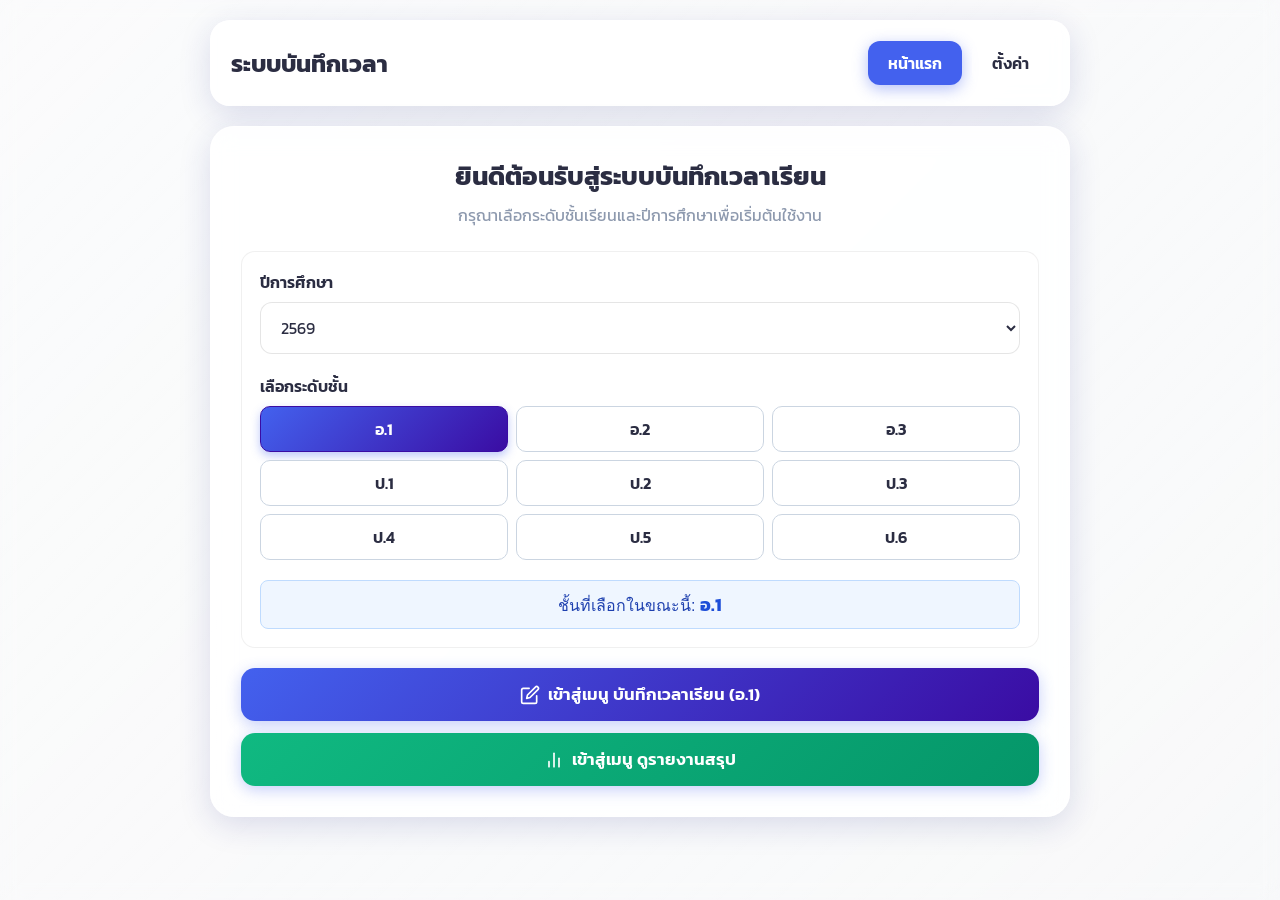
==== commit 761c430c: "Comment out navigation buttons in index.html Comment out buttons for recording time and viewing repo" ====
--- a/index.html
+++ b/index.html
@@ -24,8 +24,8 @@
             </div>
             <nav class="main-menu">
                 <button class="nav-btn active" data-target="page-home">หน้าแรก</button>
-                <button class="nav-btn" data-target="page-record">บันทึกเวลาเรียน</button>
-                <button class="nav-btn" data-target="page-report">ดูรายงานสรุป</button>
+                <!-- <button class="nav-btn" data-target="page-record">บันทึกเวลาเรียน</button>
+                <button class="nav-btn" data-target="page-report">ดูรายงานสรุป</button> -->
                 <button class="nav-btn" data-target="page-settings">ตั้งค่า</button>
             </nav>
         </header>
@@ -380,4 +380,4 @@
     <script src="script.js"></script>
 </body>
 
-</html>+</html>
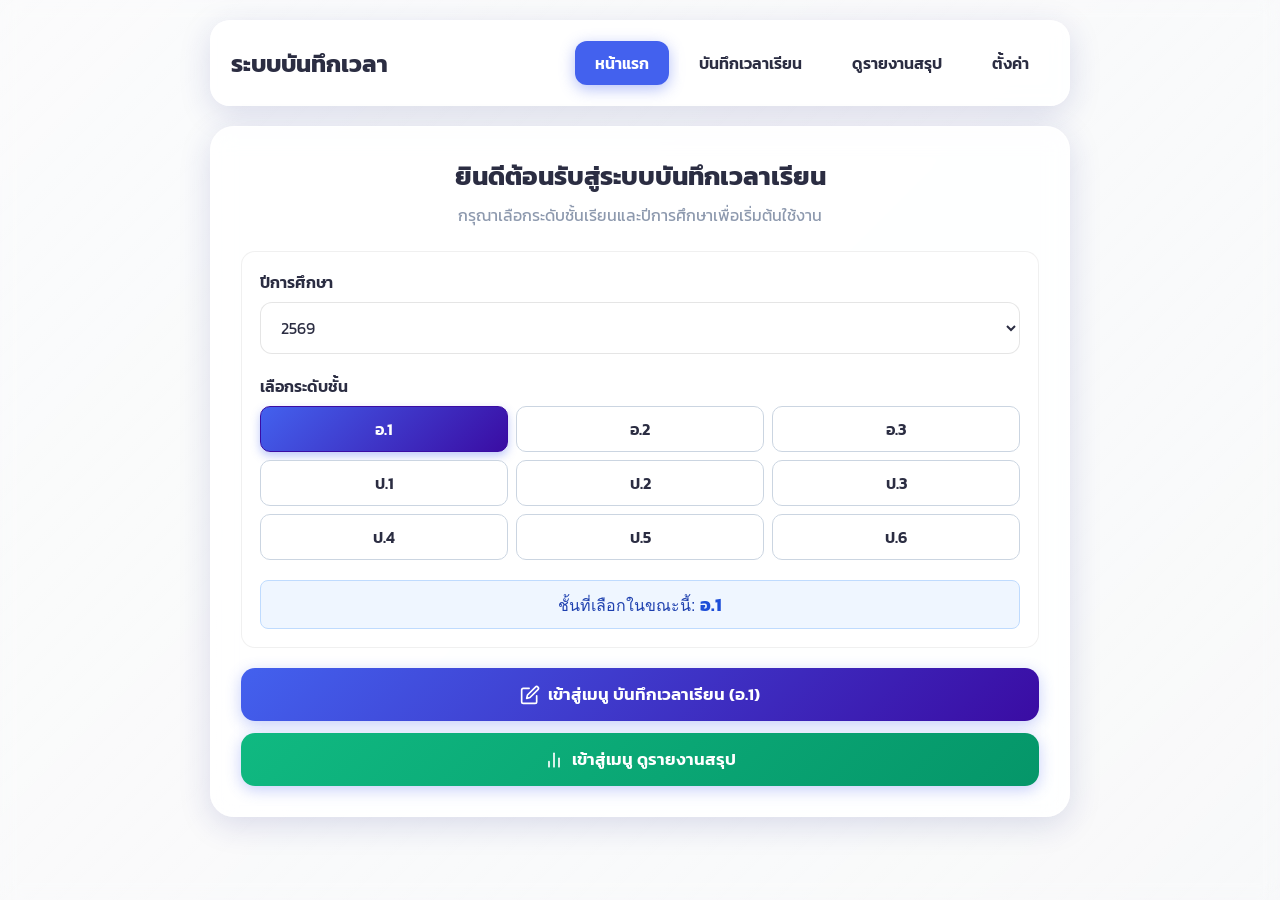
==== commit 8bf079ad: "Uncomment navigation buttons for time recording and report" ====
--- a/index.html
+++ b/index.html
@@ -24,8 +24,8 @@
             </div>
             <nav class="main-menu">
                 <button class="nav-btn active" data-target="page-home">หน้าแรก</button>
-                <!-- <button class="nav-btn" data-target="page-record">บันทึกเวลาเรียน</button>
-                <button class="nav-btn" data-target="page-report">ดูรายงานสรุป</button> -->
+                <button class="nav-btn" data-target="page-record">บันทึกเวลาเรียน</button>
+                <button class="nav-btn" data-target="page-report">ดูรายงานสรุป</button>
                 <button class="nav-btn" data-target="page-settings">ตั้งค่า</button>
             </nav>
         </header>
